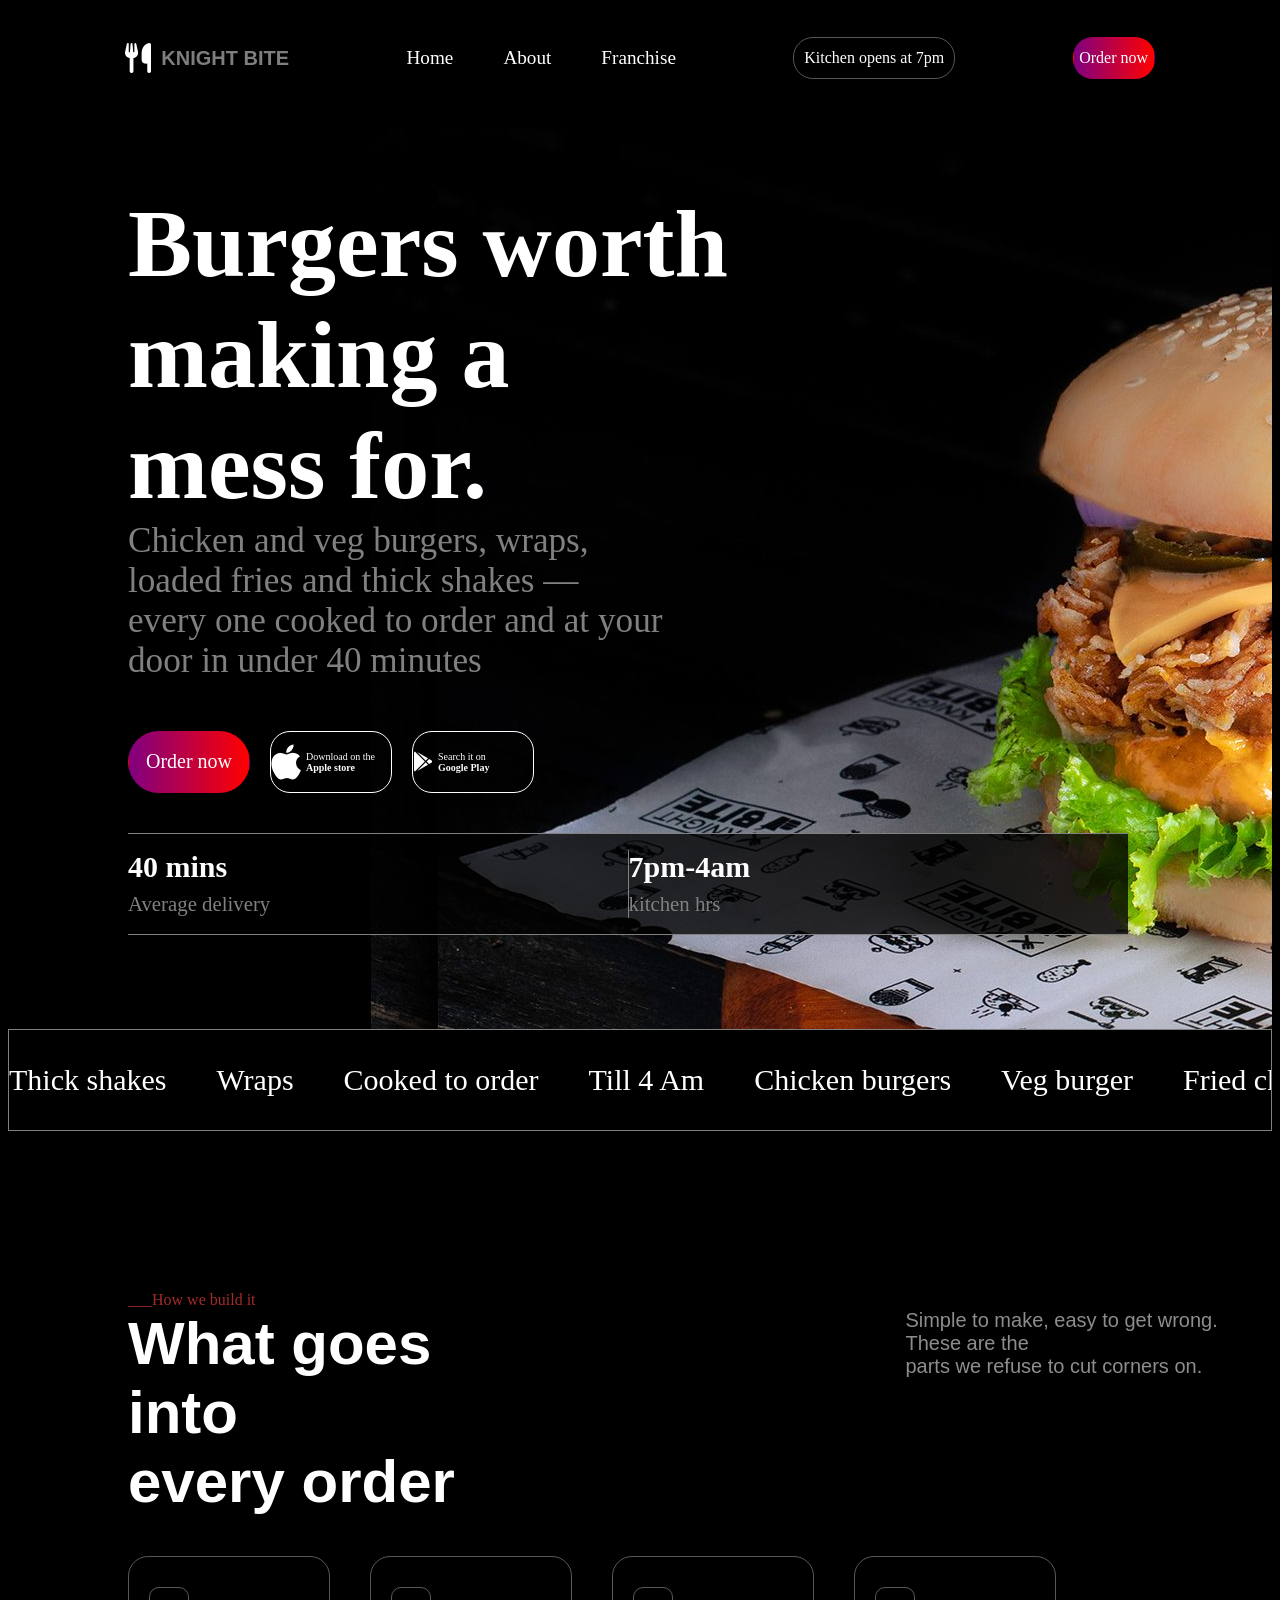
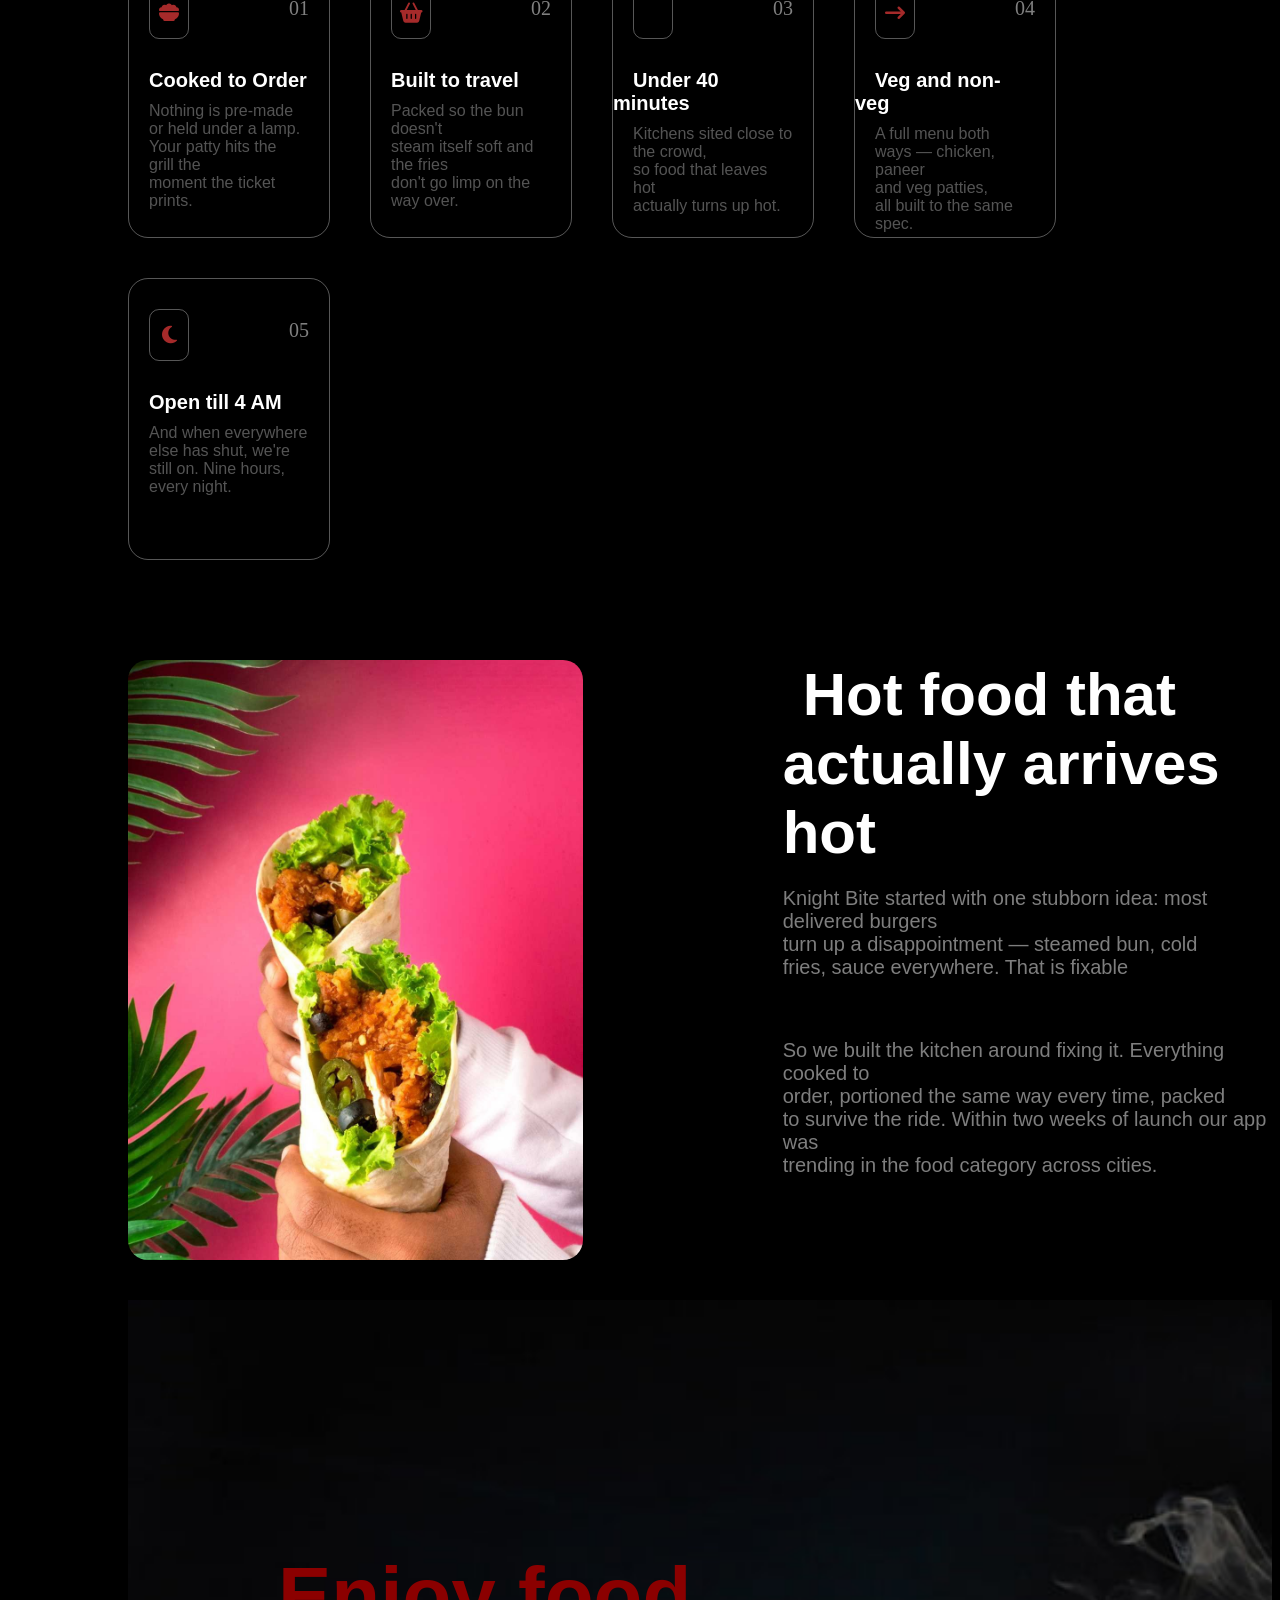
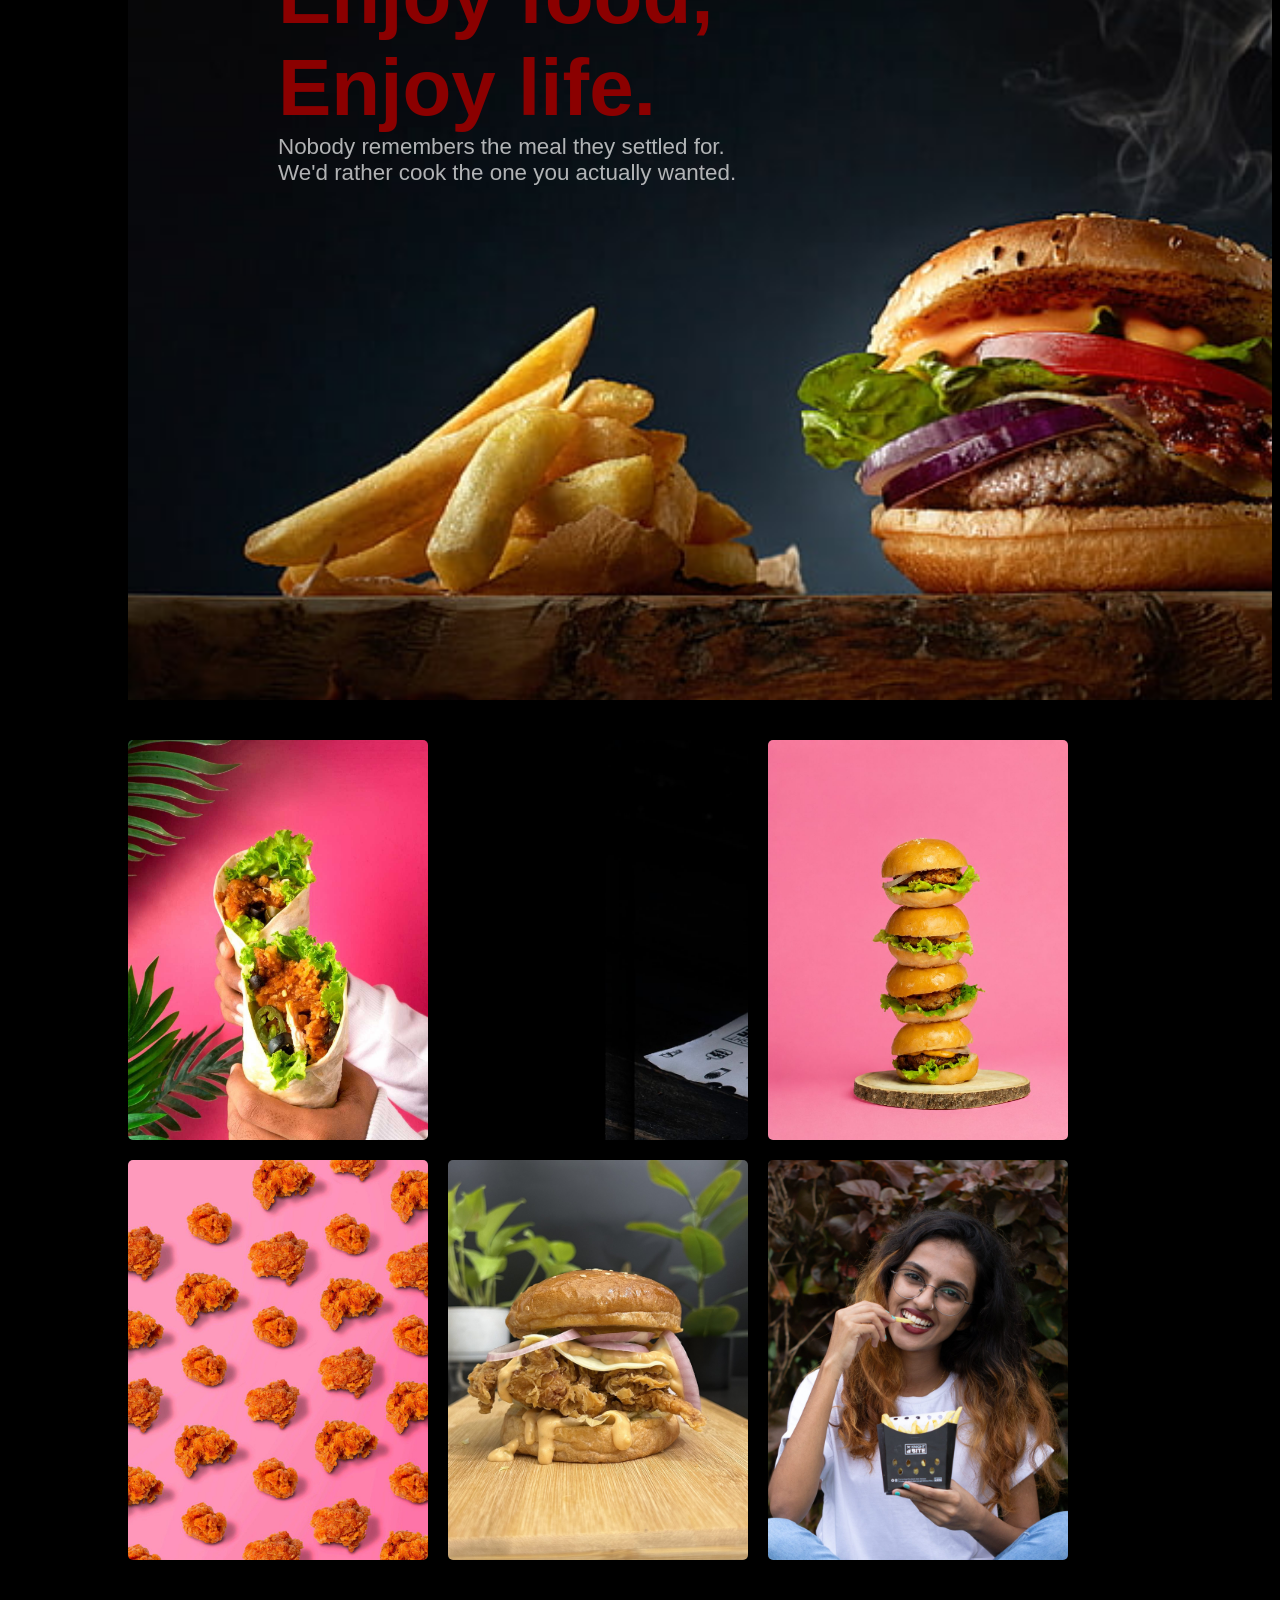
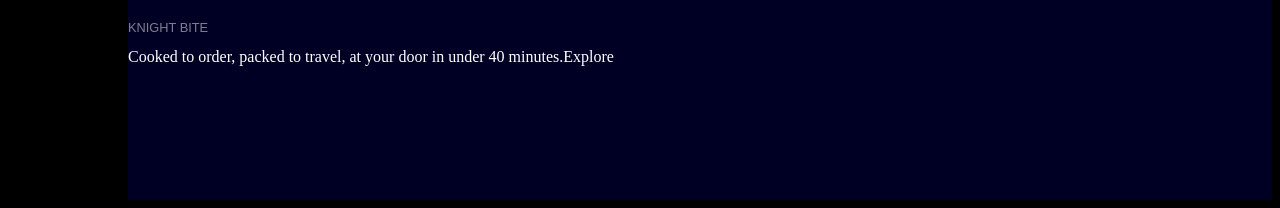
==== index.html @ 5ca1da47 "Rename knitebite.html to index.html" ====
<!DOCTYPE html>
<html lang="en">
<head>
    <meta charset="UTF-8">
    <meta name="viewport" content="width=device-width, initial-scale=1.0">
    <title>Document</title>
    <link rel="stylesheet" href="./knitebite.css">
    
    <link rel="stylesheet" href="https://cdnjs.cloudflare.com/ajax/libs/font-awesome/6.5.2/css/all.min.css">

</head>
<body>
    <div class="navbar">
        <div class="icon">
            <i class="fa-solid fa-utensils"></i>
            <p class="A">KNIGHT BITE</p>
        </div>    

        <div class="text">
            <span>Home</span>
            <span>About</span>
            <span>Franchise</span>
        </div>
        <div class="time">Kitchen opens at 7pm</div>
        <div class="order">Order now</div>
    </div>
    <div class="hero">
        <h1>Welcome to Food</h1>
        <div class="text1">Burgers worth<br> making a<br> mess for.</div>
        <div class="text2">Chicken and veg burgers, wraps,<br> loaded fries and thick shakes — <br>every one cooked to order and at your <br>door in under 40 minutes</div>
        <div class="button">
            <div class="button1">Order now</div>
            <div class="icon2">
                <i class="fa-brands fa-apple"></i>
                <div class="icontext">Download on the<br> <strong>Apple store</strong></div>

            </div>
            <div class="icon3">
                <i class="fa-brands fa-google-play"></i>
                <div class="icontext1">Search it on<br><strong>Google Play</strong></div>

            </div>
        </div>
        <div class="bar">
            <div class="deliverytime">
                <strong>40 mins</strong><br>
                <span>Average delivery</span>
            </div>
            <div class="kitchenhrs">
                <strong>7pm-4am</strong><br>
                <span>kitchen hrs</span> 
            </div>
        </div>
    </div>
    <div class="bar2">
        <div class="movingtext">
            <span>Thick shakes</span>
            <span>Wraps</span>
            <span>Cooked to order</span>
            <span>Till 4 Am</span>
            <span>Chicken burgers</span>
            <span>Veg burger</span>
            <span>Fried chicken</span>
            <span>Loaded fries</span>

            <span>Thick shakes</span>
            <span>Wraps</span>
            <span>Cooked to order</span>
            <span>Till 4 Am</span>
            <span>Chicken burgers</span>
            <span>Veg burger</span>
            <span>Fried chicken</span>
            <span>Loaded fries</span>

            <span>Thick shakes</span>
            <span>Wraps</span>
            <span>Cooked to order</span>
            <span>Till 4 Am</span>
            <span>Chicken burgers</span>
            <span>Veg burger</span>
            <span>Fried chicken</span>
            <span>Loaded fries</span>

            <span>Thick shakes</span>
            <span>Wraps</span>
            <span>Cooked to order</span>
            <span>Till 4 Am</span>
            <span>Chicken burgers</span>
            <span>Veg burger</span>
            <span>Fried chicken</span>
            <span>Loaded fries</span>

            <span>Thick shakes</span>
            <span>Wraps</span>
            <span>Cooked to order</span>
            <span>Till 4 Am</span>
            <span>Chicken burgers</span>
            <span>Veg burger</span>
            <span>Fried chicken</span>
            <span>Loaded fries</span>

            <span>Thick shakes</span>
            <span>Wraps</span>
            <span>Cooked to order</span>
            <span>Till 4 Am</span>
            <span>Chicken burgers</span>
            <span>Veg burger</span>
            <span>Fried chicken</span>
            <span>Loaded fries</span>
        </div>
    </div>
    <div class="navbar2">
        <div class="t">___How we build it</div>
        <div class="tt">
            <div class="t1">What goes into<br>every order</div>
            <div class="t2">Simple to make, easy to get wrong. These are the<br> parts we refuse to cut corners on.</div>

        </div>
    </div>
    <div class="navbar3">
        <div class="box1">
            <div class="logo1">
                <i class="fa-solid fa-bowl-food"></i>
                <div class="numb1">01</div>
            </div>    
            <span>Cooked to Order</span>
            <div class="content1">
                Nothing is pre-made <br>or held under a lamp.<br> Your patty hits the <br>grill the <br>moment the ticket prints.</div>


            
        </div>
        <div class="box2">
            <div class="logo2">
                
                <i class="fa-solid fa-basket-shopping"></i>
                <div class="numb2">02</div>
            </div>    
            <span>Built to travel</span>
            <div class="content2">Packed so the bun doesn't<br> steam itself soft and the fries<br> don't go limp on the way over.</div>
        </div>    
        <div class="box3">
            <div class="logo3">
                <i class="fa-solid fa-alarm-clock"></i>
                <div class="numb3">03</div>
            </div>    
            <span>Under 40 minutes</span>
            <div class="content3">
                Kitchens sited close to the crowd,<br> so food that leaves hot<br> actually turns up hot.</div>
            </div>
        <div class="box4">
            <div class="logo4">
                <i class="fa-solid fa-arrow-right-long"></i>
                <div class="numb4">04</div>
            </div>    
            <span>Veg and non-veg</span>
            <div class="content4">
                A full menu both <br>ways — chicken, paneer <br>and veg patties,<br> all built to the same spec.</div>
            </div>
        <div class="box5">
            <div class="logo5">
                <i class="fa-solid fa-moon"></i>
                <div class="numb5">05</div>
            </div>    
            <span>Open till 4 AM</span>
            <div class="content5">
                And when everywhere else has shut, we're still on. Nine hours, every night.


            </div>                
    </div>
    <div class="navbar4">
        <div class="contents">
            <div class="bg"></div>
            <div class="contents1">
            <span>Hot food that <br>actually arrives hot</span>
            <p>Knight Bite started with one stubborn idea: most delivered burgers <br>turn up a disappointment — steamed bun, cold <br>fries, sauce everywhere. That is fixable</p>
            <h3>So we built the kitchen around fixing it. Everything cooked to<br> order, portioned the same way every time, packed<br> to survive the ride. Within two weeks of launch our app was <br>trending in the food category across cities.</h3>

            </div>
            
        </div>
    </div>
    <div class="navbar5">
        <div class="contents2">Enjoy food,<br>Enjoy life.</div>
        <div class="contents3">Nobody remembers the meal they settled for.<br> We'd rather cook the one you actually wanted.</div>
    </div>
    <div class="navbar6">
        <div class="background">
            <div class="bg1"></div>
            <div class="bg2"></div>
            <div class="bg3"></div>
            <div class="bg4"></div>
            <div class="bg5"></div>
            <div class="bg6"></div>
        
        </div>
        
    </div>
    <div class="navbar7">
        <div class="footer">
            <div class="fcontent">
                <p>KNIGHT BITE</p>
                <div class="c">Cooked to order, packed to travel, at your door in under 40 minutes.Explore</div>
            </div>
        </div>
    </div>
</body>
</html>
---- knitebite.css ----
.navbar {
    height: 100px;
    width: 100%;
    background-color: black;
    color: white;

    display: flex;
    justify-content: space-evenly;
    align-items: center;
}
body{
    background-color: black;
}
.icon {
    display: flex;
    align-items: center;
    gap: 10px;
    font-size: large;
    font-weight: bold;
}

.A {
    font-style: normal;
}

.fa-utensils {
    font-size: 30px;
}

.text {
    display: flex;
    gap: 50px;
    font-size: 1.2rem;
    font-style: normal;
}

.time {
    border: 1px solid rgba(255, 255, 255, 0.332);
    height: 40px;
    width: 160px;
    border-radius: 20px;

    display: flex;
    align-items: center;
    justify-content: center;
}

.order {
    border: 1px solid transparent;
    height: 40px;
    width: 80px;
    border-radius: 20px;

    display: flex;
    align-items: center;
    justify-content: center;

    background: linear-gradient(to right, purple, red);
}
.hero{
    background-image: url(knitebiteimages/burger.jpg);
    height: 900px;
    
    
}
.text1{
    font-size: 600%;
    font-weight: bold;
    font-style: normal;
    color: white;
    padding-left: 120px;
}
.text2{
    font-size: 220%;
    font-weight: 300;
    font-style: normal;
    color: grey;
    padding-left: 120px;

}

/*3 box*/
.button {
    display: flex;
    padding-left: 120px;
    padding-top: 50px;
}

.button1 {
    border: 1px solid transparent;
    height: 60px;
    width: 120px;
    border-radius: 40px;
    color: white;
    font-size: 20px;
    display: flex;
    align-items: center;
    justify-content: center;
    background: linear-gradient(to right, purple, red);
}

.fa-apple {
    font-size: 40px;
    color: white;
}

.icontext {
    font-size: 10px;
    color: white;
}

.icon2 {
    display: flex;
    border: 1px solid white;
    width: 120px;
    border-radius: 20px;
    margin-left: 20px;
    align-items: center;
    gap: 5px;
}

.fa-google-play {
    font-size: 20px;
    color: white;
}

.icontext1 {
    font-size: 10px;
    color: white;
}

.icon3 {
    display: flex;
    border: 1px solid white;
    width: 120px;
    border-radius: 20px;
    margin-left: 20px;
    align-items: center;
    gap: 5px;
}
/*next box*/
.bar{
    height: 100px;
    width: 1000px;
    border-top: 1px solid grey;
    border-bottom: 1px solid grey;
    margin-top: 40px;
    margin-left: 120px;
    display: flex;
    justify-content: center;
    justify-content: space-evenly;
    align-items: center;
    background-color: rgba(0, 0, 0, 0.767);
}
.deliverytime{
    font-size: 30px;
    color: white;
    width: 50%;
    border-right: 1px solid grey;
    
}
.kitchenhrs{
    font-size: 30px;
    color: white;
    width: 50%;
}
.deliverytime span{
    font-size: 1.3rem;
    color: grey;
    margin-top: 5px;
}
.kitchenhrs span{
    font-size: 1.3rem;
    color: grey;
    margin-top: 5px;
}
     
/*next bar*/
.bar2 {
    height: 100px;
    border: 1px solid grey;
    background-color: black;
    color: white;
    display: flex;
    align-items: center;
    overflow: hidden;
    font-size: 30px;
}

.movingtext {
    display: flex;
    gap: 50px;
    white-space: nowrap;
    animation: move 80s linear infinite;
}

@keyframes move {
    from {
        transform: translateX(0);
    }

    to {
        transform: translateX(-100%);
    }
}


/*next bar*/
.navbar2{
    padding-top: 10px;
}
.t{
    color: brown;
    font-size: 1.0rem;
    margin-top: 150px;
    padding-left: 120px;
}
.tt{
    display: flex;
    gap: 300px;
}
.t1{
    color: white;
    font-size: 60px;
    padding-left: 120px;
    font-weight: bold;
    font-family: arial;
}
.t2{
    color: rgba(255, 255, 255, 0.553);
    font-size: 20px;
    padding-left: 120px;
    font-weight: 200;
    font-family: arial;
}
.navbar3{ 
    padding-left: 120px;
    margin-top: 40px;
    display: flex;
    flex-wrap: wrap;
    gap: 40px;
}

.box1{
    border: 1px solid rgba(255, 255, 255, 0.342);
    height: 280px;
    width: 200px;
    

    border-radius: 20px;
}
.logo1{
    display: flex;
    gap: 100px;
    padding-left: 20px;
    padding-top: 30px;
    padding-bottom: 30px;
    
    
}
.logo1 .fa-solid{
    font-size: 20px;
    color: brown;
    border: 1px solid rgba(255, 255, 255, 0.342);;
    height: 50px;
    width: 50px;
    border-radius: 10px;
    display: flex;
    justify-content: center;
    align-items: center;



}
.numb1{
    font-size: 20px;
    color: grey;
    padding-right: 20px;
    padding-top: 10px;
}
.navbar3 span{
    color: white;
    font-weight: bold;
    font-family: arial;
    font-size: 20px;
    padding-left: 20px;
    padding-right: 20px;
    
}
.content1{
    color: rgba(255, 255, 255, 0.33);
    font-family: arial;
    font-size: 1.0rem;
    margin-top: 10px;
    padding-left: 20px;
    padding-right: 20px;
    
}




.box2{
    border: 1px solid rgba(255, 255, 255, 0.342);
    height: 280px;
    width: 200px;
    

    border-radius: 20px;
}
.logo2{
    display: flex;
    gap: 100px;
    padding-left: 20px;
    padding-top: 30px;
    padding-bottom: 30px;
    
    
}
.logo2 .fa-solid{
    font-size: 20px;
    color: brown;
    border: 1px solid rgba(255, 255, 255, 0.342);;
    height: 50px;
    width: 50px;
    border-radius: 10px;
    display: flex;
    justify-content: center;
    align-items: center;



}
.numb2{
    font-size: 20px;
    color: grey;
    padding-right: 20px;
    padding-top: 10px;
}
.navbar3 span{
    color: white;
    font-weight: bold;
    font-family: arial;
    font-size: 20px;
    padding-left: 20px;
    padding-right: 20px;
    
}
.content2{
    color: rgba(255, 255, 255, 0.33);
    font-family: arial;
    font-size: 1.0rem;
    margin-top: 10px;
    padding-left: 20px;
    padding-right: 20px;
    
}


.box3{
    border: 1px solid rgba(255, 255, 255, 0.342);
    height: 280px;
    width: 200px;
    

    border-radius: 20px;
}
.logo3{
    display: flex;
    gap: 100px;
    padding-left: 20px;
    padding-top: 30px;
    padding-bottom: 30px;
    
    
}
.logo3 .fa-solid{
    font-size: 20px;
    color: brown;
    border: 1px solid rgba(255, 255, 255, 0.342);;
    height: 50px;
    width: 50px;
    border-radius: 10px;
    display: flex;
    justify-content: center;
    align-items: center;



}
.numb3{
    font-size: 20px;
    color: grey;
    padding-right: 20px;
    padding-top: 10px;
}
.navbar3 span{
    color: white;
    font-weight: bold;
    font-family: arial;
    font-size: 20px;
    padding-left: 20px;
    padding-right: 20px;
    
}
.content3{
    color: rgba(255, 255, 255, 0.33);
    font-family: arial;
    font-size: 1.0rem;
    margin-top: 10px;
    padding-left: 20px;
    padding-right: 20px;
    
}



.box4{
    border: 1px solid rgba(255, 255, 255, 0.342);
    height: 280px;
    width: 200px;
    

    border-radius: 20px;
}
.logo4{
    display: flex;
    gap: 100px;
    padding-left: 20px;
    padding-top: 30px;
    padding-bottom: 30px;
    
    
}
.logo4 .fa-solid{
    font-size: 20px;
    color: brown;
    border: 1px solid rgba(255, 255, 255, 0.342);;
    height: 50px;
    width: 50px;
    border-radius: 10px;
    display: flex;
    justify-content: center;
    align-items: center;



}
.numb4{
    font-size: 20px;
    color: grey;
    padding-right: 20px;
    padding-top: 10px;
}
.navbar3 span{
    color: white;
    font-weight: bold;
    font-family: arial;
    font-size: 20px;
    padding-left: 20px;
    padding-right: 20px;
    
}
.content4{
    color: rgba(255, 255, 255, 0.33);
    font-family: arial;
    font-size: 1.0rem;
    margin-top: 10px;
    padding-left: 20px;
    padding-right: 20px;
    
}



.box5{
    border: 1px solid rgba(255, 255, 255, 0.342);
    height: 280px;
    width: 200px;
    

    border-radius: 20px;
}
.logo5{
    display: flex;
    gap: 100px;
    padding-left: 20px;
    padding-top: 30px;
    padding-bottom: 30px;
    
    
}
.logo5 .fa-solid{
    font-size: 20px;
    color: brown;
    border: 1px solid rgba(255, 255, 255, 0.342);;
    height: 50px;
    width: 50px;
    border-radius: 10px;
    display: flex;
    justify-content: center;
    align-items: center;



}
.numb5{
    font-size: 20px;
    color: grey;
    padding-right: 20px;
    padding-top: 10px;
}
.navbar3 span{
    color: white;
    font-weight: bold;
    font-family: arial;
    font-size: 20px;
    padding-left: 20px;
    padding-right: 20px;
    
}
.content5{
    color: rgba(255, 255, 255, 0.33);
    font-family: arial;
    font-size: 1.0rem;
    margin-top: 10px;
    padding-left: 20px;
    padding-right: 20px;
    
}
.navbar4{
    margin-top: 60px;
}
.contents{
    display: flex;
    gap: 200px;
}
.bg{
    height: 600px;
    width:  400px;
    background-image: url(knitebiteimages/wrap.jpg);
    background-size: cover;
    padding-left: 120px;
    border-radius: 20px;

}
.navbar4 span{
    font-size: 60px;
    font-family: arial;

    


}
p{
    font-size: 20px;
    font-family: arial;
    margin-top: 20px;
    color: rgba(255, 255, 255, 0.496);
}
h3{
    font-size: 20px;
    font-weight: 100;
    font-family: arial;
    margin-top: 60px;
    color: rgba(255, 255, 255, 0.496);

}
.navbar5{
    background-image: url(knitebiteimages/enjoy.jpg);
    height: 1000px;
    width: 100%;
    background-repeat: no-repeat;
    background-size: cover;

}
.contents2{
    color: darkred;
    font-size: 80px;
    font-weight: bold;
    font-family: arial;
    padding-top: 250px;
    padding-left: 150px;
}
.contents3{
    color: rgba(255, 255, 255, 0.685);
    font-size: 1.4rem;
    font-weight: normal;
    font-family: arial;
    padding-left: 150px;
}
.background{
    display: flex;
    flex-wrap: wrap;
    gap: 20px;
}
.bg1{
    height: 400px;
    background-image: url(knitebiteimages/wrap1.jpg);
    width: 300px;
    background-size: cover;
    border-radius: 5px;

}

.bg2{
    height: 400px;
    background-image: url(knitebiteimages/wrap2.jpg);
    width: 300px;
    background-size: cover;
    border-radius: 5px;

}
.bg3{
    height: 400px;
    background-image: url(knitebiteimages/wrap3.jpg);
    width: 300px;
    background-size: cover;
    border-radius: 5px;

}
.bg4{
    height: 400px;
    background-image: url(knitebiteimages/wrap4.jpg);
    width: 300px;
    background-size: cover;
    border-radius: 5px;

}
.bg5{
    height: 400px;
    background-image: url(knitebiteimages/wrap5.jpg);
    width: 300px;
    background-size: cover;
    border-radius: 5px;

}
.bg6{
    height: 400px;
    background-image: url(knitebiteimages/wrap6.jpg);
    width: 300px;
    background-size: cover;
    border-radius: 5px;

}
.navbar7{
    height: 200px;
    width: 100%;
    background-color: rgba(0, 0, 255, 0.14);
    color: white;
}
.navbar7 p{
    font-size: 0.8rem;

}
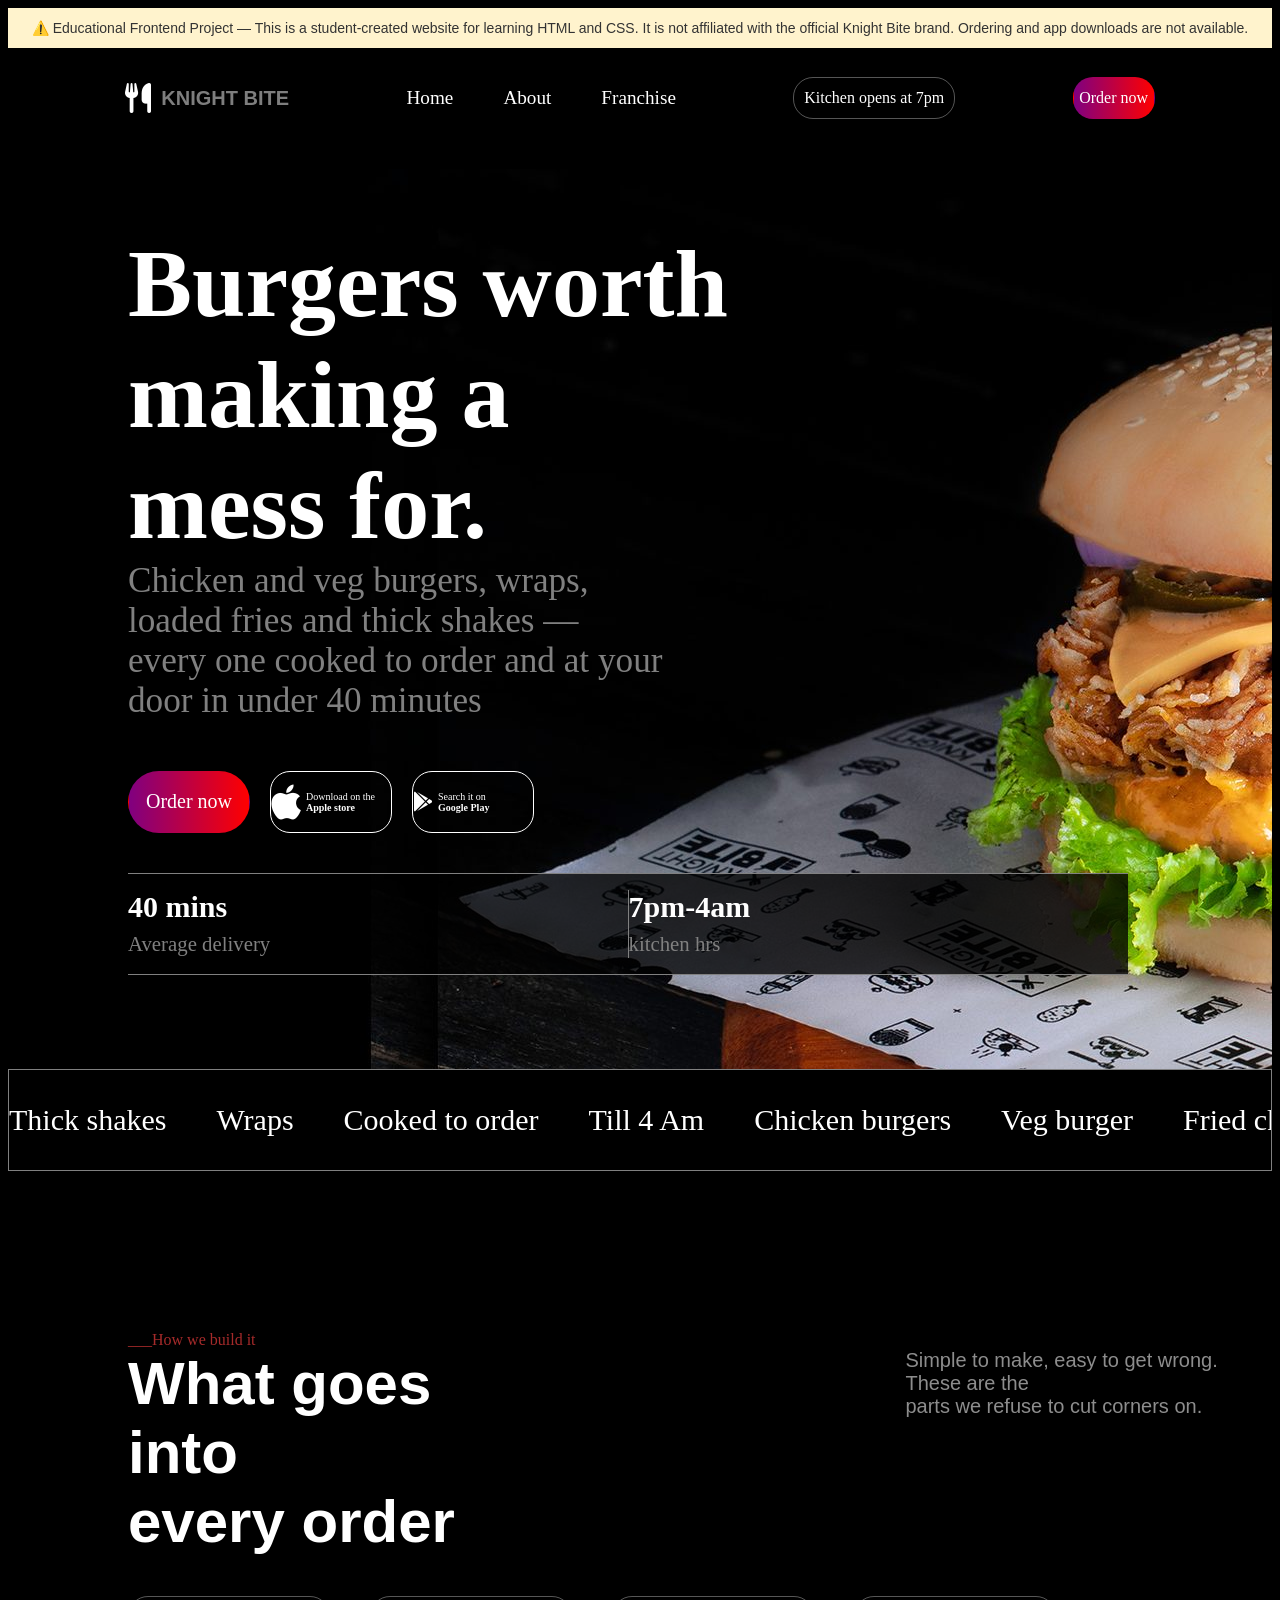
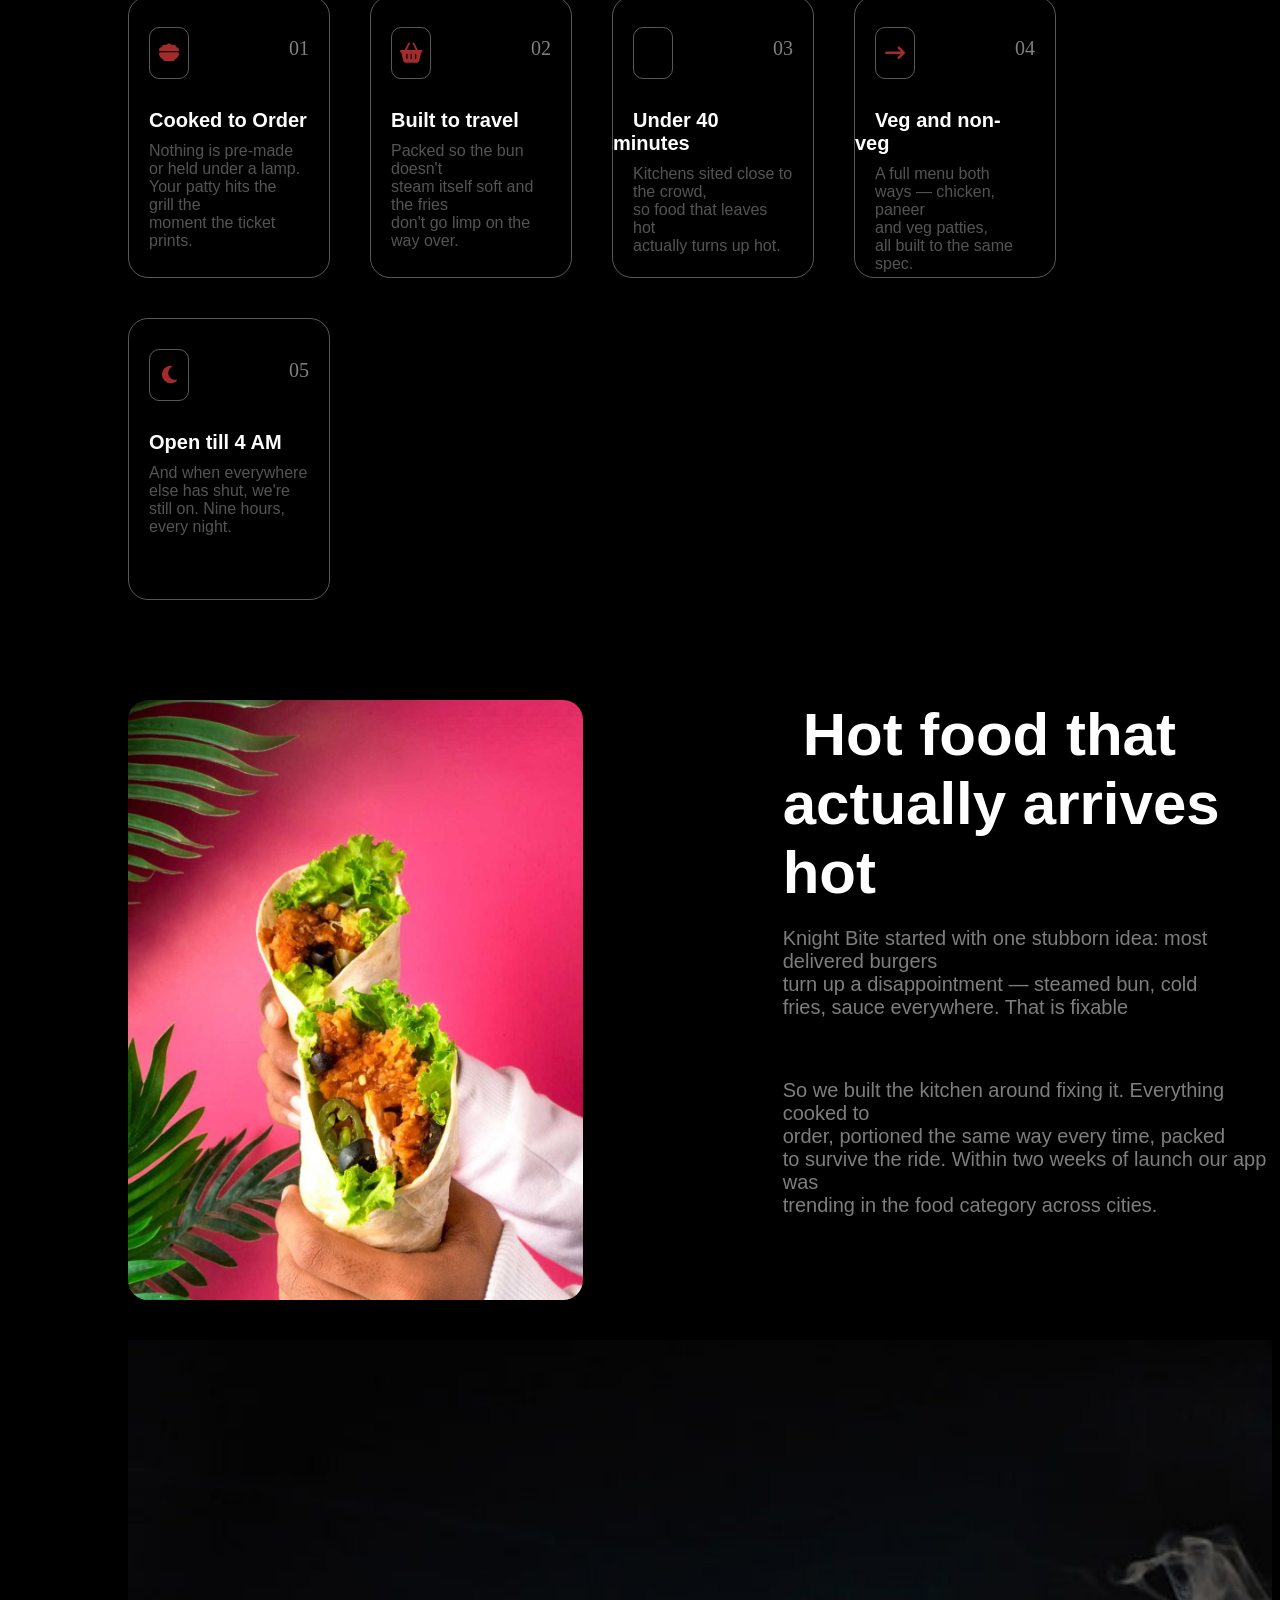
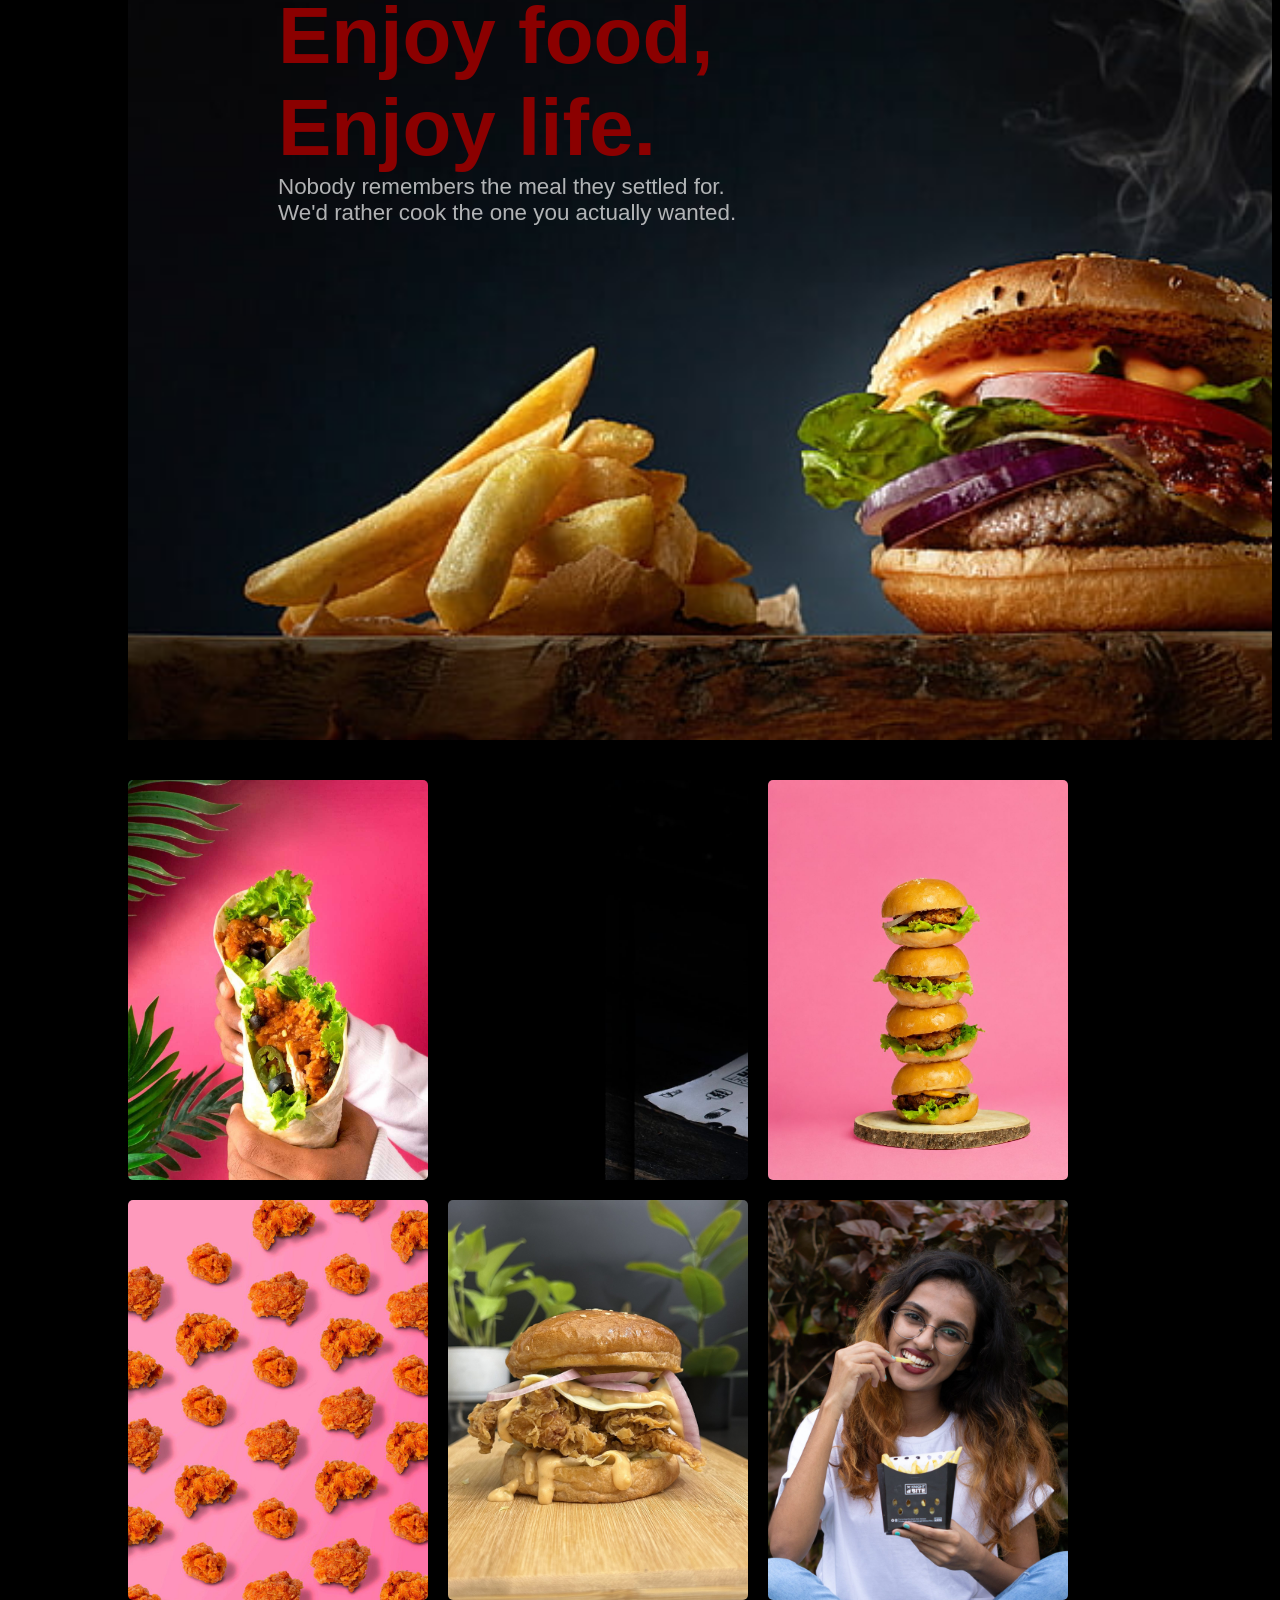
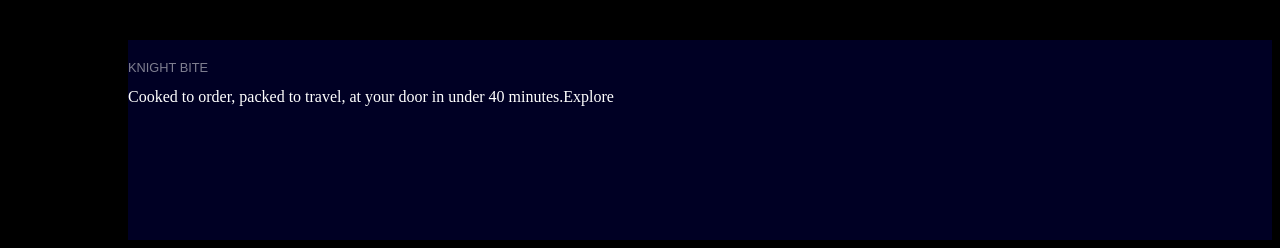
==== commit 7ea73877: "Update title and add educational notice in index.html Updated the title to reflect the project's pur" ====
--- a/index.html
+++ b/index.html
@@ -1,15 +1,31 @@
+
 <!DOCTYPE html>
 <html lang="en">
 <head>
     <meta charset="UTF-8">
     <meta name="viewport" content="width=device-width, initial-scale=1.0">
-    <title>Document</title>
+    <title>Knight Bite Inspired Website | Student Project</title>
     <link rel="stylesheet" href="./knitebite.css">
-    
+
     <link rel="stylesheet" href="https://cdnjs.cloudflare.com/ajax/libs/font-awesome/6.5.2/css/all.min.css">
+
+    <meta name="google-site-verification" content="kzePLCpMcnDj9LlfcDf9CXPcWBH2jHsyyfWR0ZjDO3Q" />
 
 </head>
 <body>
+    <div style="
+    background-color: #fff3cd;
+    color: #333;
+    text-align: center;
+    padding: 12px;
+    font-family: Arial, sans-serif;
+    font-size: 14px;
+">
+    ⚠️ Educational Frontend Project —
+    This is a student-created website for learning HTML and CSS.
+    It is not affiliated with the official Knight Bite brand.
+    Ordering and app downloads are not available.
+</div>
     <div class="navbar">
         <div class="icon">
             <i class="fa-solid fa-utensils"></i>
